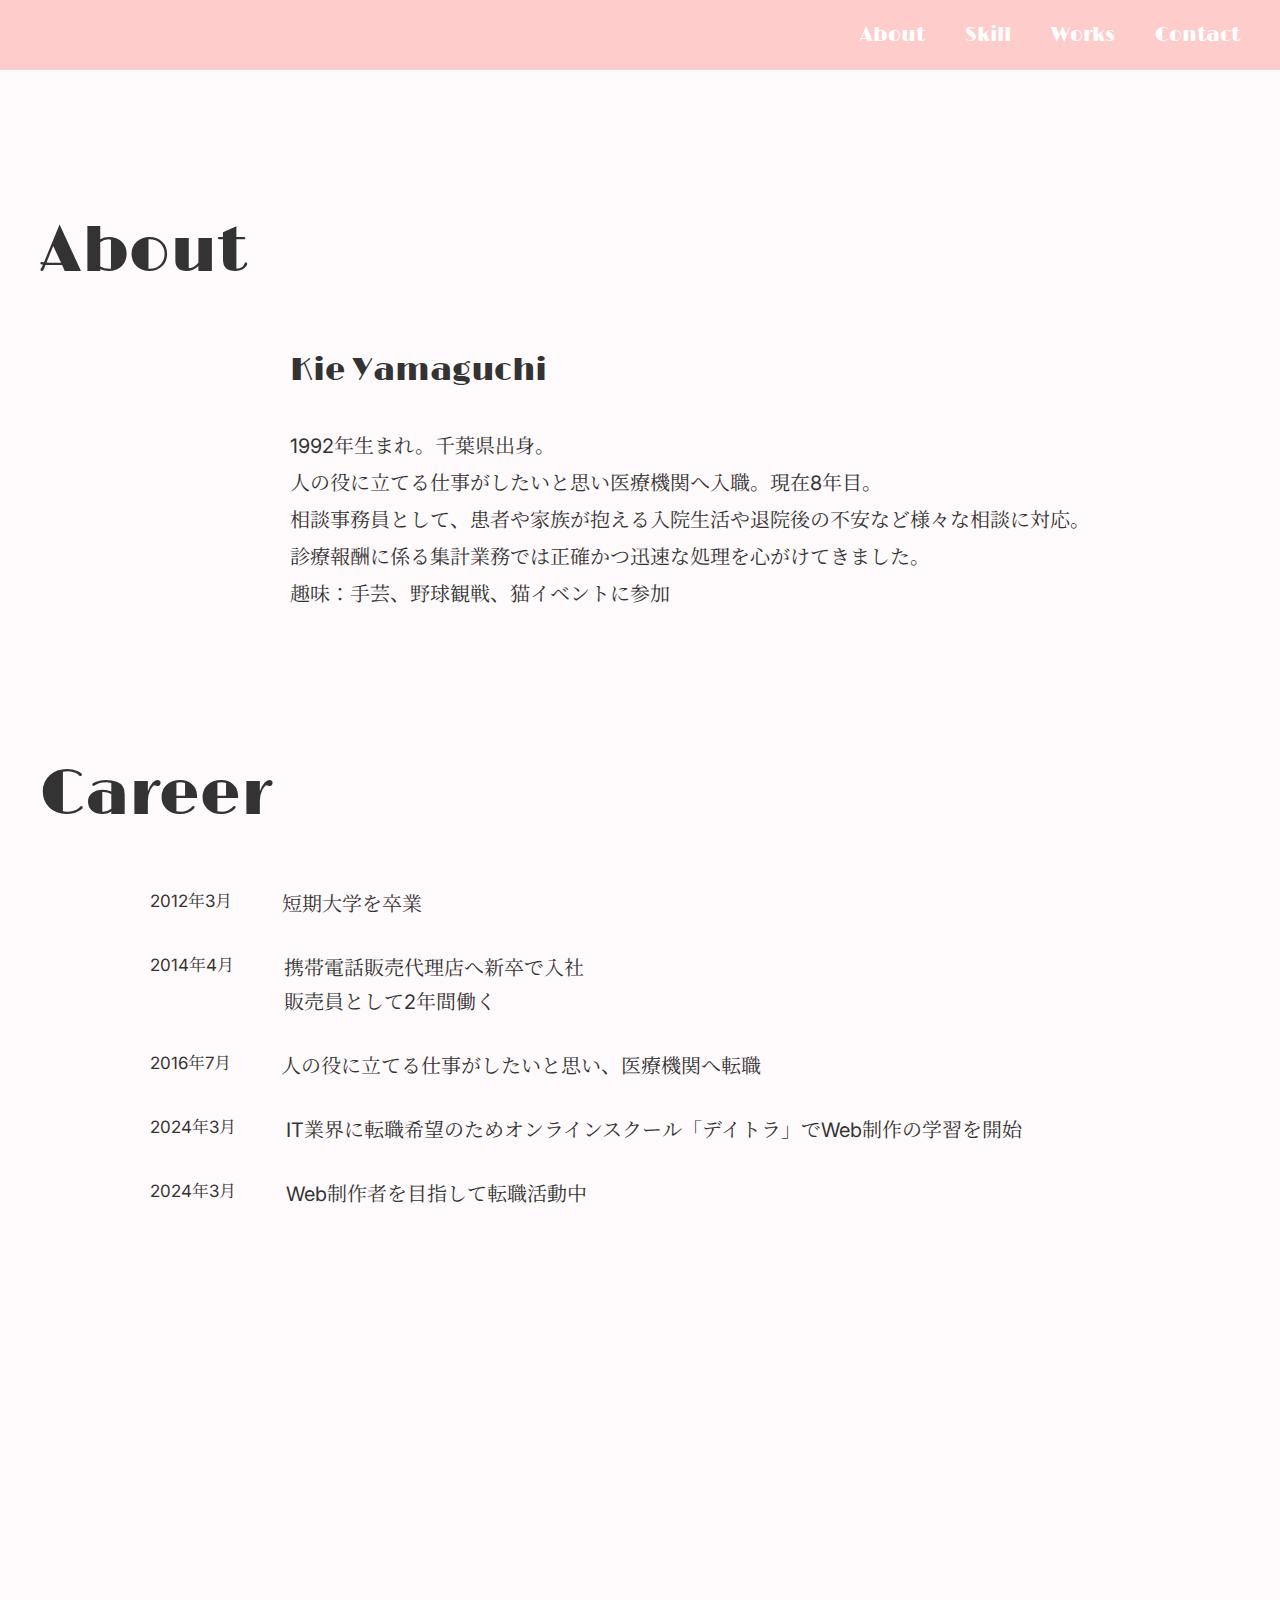
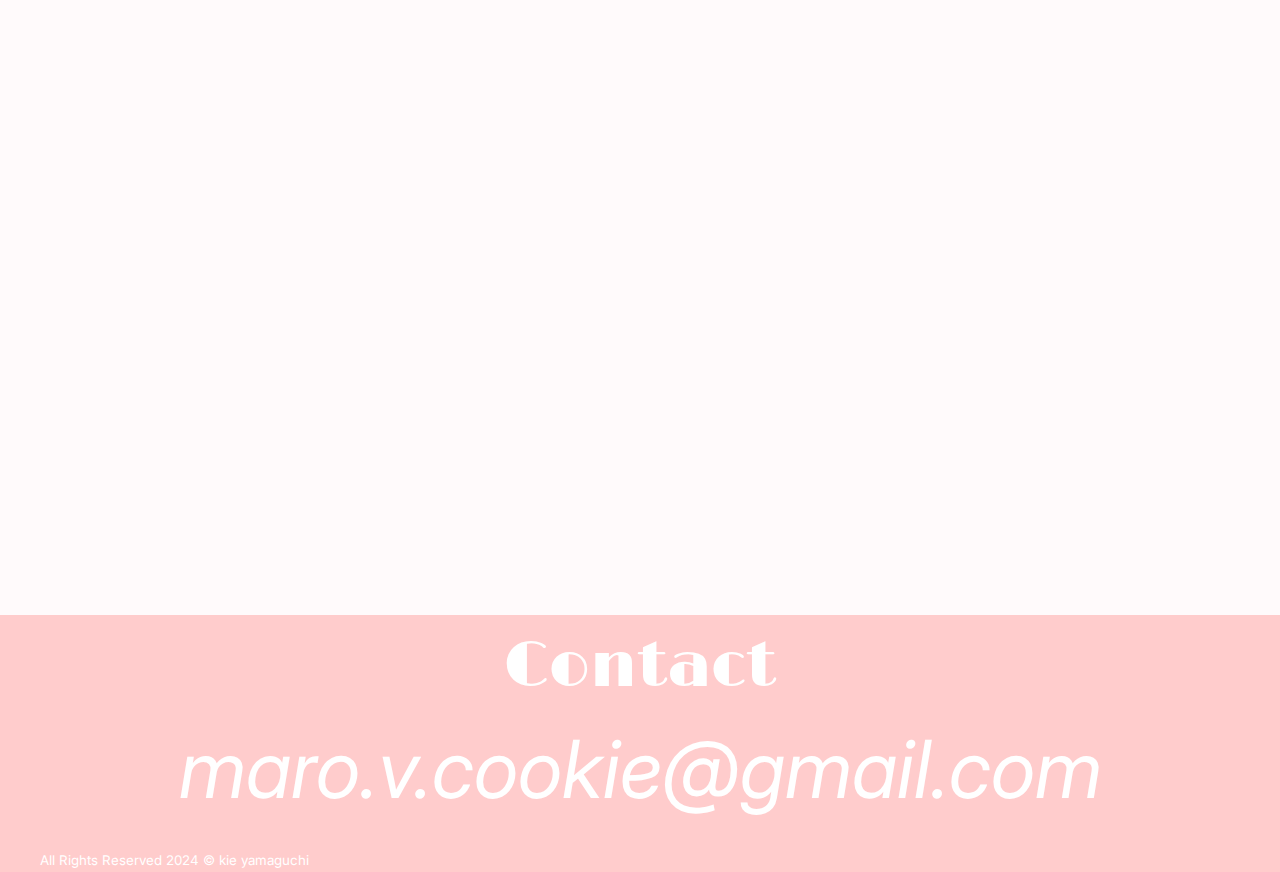
==== about.html @ fcc508ff "about-me追加" ====
<!DOCTYPE html>
<html lang="ja">
<head>
  <meta charset="UTF-8">
  <meta name="viewport" content="width=device-width, initial-scale=1.0">
  <meta name="robots" content="noindex"><!--noindexを入力-->
  <title>Document</title> <!--titleを入力-->

  <!--faviconの読み込み-->
  <link rel="icon" href="./img/favicon.ico">

  <!--Google Fontsの読み込み-->
  <link rel="preconnect" href="https://fonts.googleapis.com">
  <link rel="preconnect" href="https://fonts.gstatic.com" crossorigin>
  <link href="https://fonts.googleapis.com/css2?family=Inter:ital,opsz,wght@1,14..32,100..900&family=Limelight&family=Noto+Serif+JP:wght@200..900&family=Rampart+One&display=swap" rel="stylesheet">

  <link rel="stylesheet" href="./css/reset.css"><!--reset.cssの読み込み-->
  <link rel="stylesheet" href="./css/style.css"><!--style.cssの読み込み-->
</head>
<body>
  <header class="header">
    <div class="header__inner inner">
      <h1 class="header__logo"><a href=""><img src="./img/favicon.ico" alt=""></a></h1>

      <!-- header -->
      <nav class="header__nav">
        <ul class="header__lists">
          <li class="header__list">
            <a href="" class="header__link">About</a>
          </li>
          <li class="header__list">
            <a href="" class="header__link">Skill</a>
          </li>
          <li class="header__list">
            <a href="" class="header__link">Works</a>
          </li>
          <li class="header__list">
            <a href="" class="header__link">Contact</a>
          </li>
        </ul>

        <button type="button" class="header__icon drawer-icon">
          <span class="drawer-icon__bar"></span>
          <span class="drawer-icon__bar"></span>
          <span class="drawer-icon__bar"></span>
        </button>
      </nav>
    </div>
  </header>
  <!-- /header -->



  <main class="main"><!-- mainタグの中にheader下～footer上までのコンテンツ囲う -->

    <!-- about -->
    <section class="about-more section js-in-view fade-in-up">
      <div class="about-more__inner inner">
        <h3 class="heading section__head">About</h3>

        <div class="about-more__content section__content">
          <div class="about-more__image"><img src="./img/profile-img.png" alt=""></div>

          <div class="about-more__message">
            <p class="about-more__name">Kie Yamaguchi</p>
            <p class="about-more__text">
              1992年生まれ。千葉県出身。<br>
              人の役に立てる仕事がしたいと思い医療機関へ入職。現在8年目。<br>
              相談事務員として、患者や家族が抱える入院生活や退院後の不安など様々な相談に対応。<br>
              診療報酬に係る集計業務では正確かつ迅速な処理を心がけてきました。<br>
              趣味：手芸、野球観戦、猫イベントに参加
            </p>

          </div>
        </div>
      </div>
      </section>
      <!-- about -->


        <!-- career -->
        <section class="career js-in-view fade-in-up">
          <div class="career__inner inner">
            <h3 class="heading section__head">Career</h3>
            <div class="career__content section__content">

              <div class="career__lists">
                <div class="career__list">
                  <div class="career__date">2012年3月</div>
                  <p class="career__text">短期大学を卒業</p>
                </div>
                <div class="career__list">
                  <div class="career__date">2014年4月</div>
                  <p class="career__text">携帯電話販売代理店へ新卒で入社<br>販売員として2年間働く</p>
                </div>
                <div class="career__list">
                  <div class="career__date">2016年7月</div>
                  <p class="career__text">人の役に立てる仕事がしたいと思い、医療機関へ転職</p>
                </div>
                <div class="career__list">
                  <div class="career__date">2024年3月</div>
                  <p class="career__text">IT業界に転職希望のためオンラインスクール「デイトラ」でWeb制作の学習を開始</p>
                </div>
                <div class="career__list">
                  <div class="career__date">2024年3月</div>
                  <p class="career__text">Web制作者を目指して転職活動中</p>
                </div>
              </div>

            </div>
          </div>
          </section>
          <!-- /career -->

          <!-- strength -->
           <section class="strength js-in-view fade-in-up">
            <div class="strength__inner inner">
              <h3 class="heading section__head ">Strength</h3>
              <div class="strength__content section__content">

                <div class="strength__cards">
                  <div class="strength__card">
                    <div class="strength__title">向上心</div>
                    <div class="strength__text">
                      苦手なことに向き合い、何事にも挑戦するようにしています。<br/>
                      人と話すことに苦手意識があったため、前職は人との関わりが多い接客業に挑戦しました。
                      接客を通じて多種多様なお客様と関わることで苦手を克服でき、達成感と自信に繋がり、
                      今後も成長し続ける人間でありたいと思いました。<br/>
                      コーダーになったら、どんなエラーにも屈せず挑戦をして必ず解決へ導きます。
                    </div>
                  </div>

                  <div class="strength__card">
                    <div class="strength__title">洞察力</div>
                    <div class="strength__text">
                      「今、誰が、何を求めているのか」常に周囲の様子を観察して、先回りの行動を心がけています。
                      大病院の事務員として8年間勤務してきましたが、大勢のスタッフと共に重要で緊急な対応を任されるシーンもありました。
                      常に依頼された業務に対し、次に必要だと思われることを予測し、プラスαの対応で業務改善に努めました。
                      貴社でチーム制作に携わった際は相手の本質を見抜いて、業務に従事していきたいです。

                    </div>
                  </div>

                  <div class="strength__card">
                    <div class="strength__title">計画性</div>
                    <div class="strength__text">
                      現職では期日が決められている集計作業は正確性とスピード感を求められるものが多いため、
                      Todoリストを作成して日々の業務を管理していました。期日から逆算をして、
                      万一訂正が生じても修正期間3日間を確保できるようスケジュールを立てていたため、
                      期日の遅れは一度もなく、突発的な業務にも対応することができました。
                      今後の業務でもスケジュールを立てて期日を守り、効率的に制作を進めていきます。
                    </div>
                  </div>

                </div>
              </div>
            </div>
           </section>
           <!-- /strength -->


        <!-- footer -->
         <footer class="footer">
          <div class="footer__inner inner">

            <div class="footer__contact">
              <h3 class="heading contact__head">Contact</h3>
              <div class="contact__address">maro.v.cookie@gmail.com</div>
            </div>

            <div class="footer__content">
              <div class="footer__icons">
                <div class="footer__icon">
                  <a href=""><i class="fa-brands fa-x-twitter"></i></a>
                </div>
                <div class="footer__icon">
                  <a href=""><i class="fa-brands fa-github"></i></a>
                </div>
              </div>

                <small class="footer__text">
                  All Rights Reserved 2024 © kie yamaguchi
                </small>

            </div>

            </div>
          </footer>
  </main>



  <script src="./js/script.js"></script><!--script.jsの読み込み-->
  <script src="https://kit.fontawesome.com/6302c3beff.js" crossorigin="anonymous"></script><!--fontawesomeの読み込み-->
</body>
</html>
---- css/style.css ----
@charset "UTF-8";
/* 1⃣ブレークポイントの定義*/
/* 2⃣mixinを記述 */
body {
  background: #FFFAFB;
  font-family: "Inter", "Noto Serif JP"; /* google fonts変数 */
  color: #333333; /* フォントカラー変数 */
  font-size: 16px; /* フォントサイズ */
  line-height: 1.7; /* 行の高さ（行間） */
  font-weight: 300; /* フォント太さ */
}

.inner {
  padding-inline: 15px;
}
@media screen and (min-width: 768px) {
  .inner {
    max-width: 1280px;
    padding-inline: 40px;
  }
}

.heading {
  font-family: Limelight;
  font-size: 40px;
  font-weight: 400;
  text-align: center;
  line-height: 1;
}
@media screen and (min-width: 768px) {
  .heading {
    font-size: 64px;
    text-align: left;
  }
}

.button {
  display: inline-block;
  min-width: 158px;
  padding: 10px;
  text-align: center;
  border-radius: 30px;
  background: #FFCCCC;
  color: #fff;
  font-weight: 700;
  letter-spacing: 0.02px;
  -webkit-transition: color 0.3s, background-color 0.3s;
  transition: color 0.3s, background-color 0.3s;
}
.button:hover {
  color: #FFCCCC;
  background-color: #fff;
}

.section__content {
  margin-top: 30px;
}
@media screen and (min-width: 768px) {
  .section__content {
    margin-top: 60px;
  }
}

.header {
  background: #FFCCCC;
}

.header__inner {
  height: 60px;
  display: -webkit-box;
  display: -ms-flexbox;
  display: flex;
  -webkit-box-pack: justify;
      -ms-flex-pack: justify;
          justify-content: space-between;
  -webkit-box-align: center;
      -ms-flex-align: center;
          align-items: center;
}
@media screen and (min-width: 768px) {
  .header__inner {
    height: 70px;
    margin: 0 auto;
  }
}

.header__logo a img {
  width: 40px;
  display: block;
}
@media screen and (min-width: 768px) {
  .header__logo a img {
    width: 50px;
  }
}

.header__lists {
  display: none;
}
@media screen and (min-width: 768px) {
  .header__lists {
    display: -webkit-box;
    display: -ms-flexbox;
    display: flex;
    gap: 40px;
  }
}

@media screen and (min-width: 768px) {
  .header__link {
    font-family: Limelight;
    font-size: 20px;
    font-weight: 400;
    color: #fff;
  }
}

@media screen and (min-width: 768px) {
  .header__icon {
    display: none;
  }
}

.drawer-icon {
  width: 30px;
  height: 18px;
  position: relative;
}

.drawer-icon__bar {
  position: absolute;
  width: 30px;
  height: 2px;
  left: 0;
  background: #fff;
}
.drawer-icon__bar:nth-child(1) {
  top: 0;
}
.drawer-icon__bar:nth-child(2) {
  top: 8px;
}
.drawer-icon__bar:nth-child(3) {
  top: 16px;
}

.fv {
  background: url(../img/sp/sp-first-view.png) no-repeat top center/cover;
  padding-block: 14px 168px;
}
@media screen and (min-width: 768px) {
  .fv {
    background-image: url(../img/first-view.png);
    padding-block: 15px 215px;
  }
}

.fv__name {
  font-size: 42px;
  line-height: 1;
}
@media screen and (min-width: 768px) {
  .fv__name {
    font-size: 48px;
  }
}

@media screen and (min-width: 768px) {
  .fv__title {
    font-size: 24px;
  }
}

.fv__message {
  text-align: center;
  padding-top: 90px;
}
@media screen and (min-width: 768px) {
  .fv__message {
    padding-top: 70px;
  }
}

.fv__slogan {
  font-family: "Rampart One";
  font-size: 64px;
  font-weight: 400;
  -webkit-animation: poyoyon 0.7s cubic-bezier(0.12, 0, 0.39, 0) 1 forwards;
          animation: poyoyon 0.7s cubic-bezier(0.12, 0, 0.39, 0) 1 forwards;
  -webkit-animation-delay: 1s;
          animation-delay: 1s;
}
@media screen and (min-width: 768px) {
  .fv__slogan {
    font-size: 128px;
  }
}

@-webkit-keyframes poyoyon {
  0% {
    -webkit-transform: translateX(140px);
            transform: translateX(140px);
    opacity: 0;
  }
  50% {
    -webkit-transform: translateX(0);
            transform: translateX(0);
  }
  65% {
    -webkit-transform: translateX(30px);
            transform: translateX(30px);
  }
  100% {
    -webkit-transform: translateX(0);
            transform: translateX(0);
  }
  20%, 100% {
    opacity: 1;
  }
}

@keyframes poyoyon {
  0% {
    -webkit-transform: translateX(140px);
            transform: translateX(140px);
    opacity: 0;
  }
  50% {
    -webkit-transform: translateX(0);
            transform: translateX(0);
  }
  65% {
    -webkit-transform: translateX(30px);
            transform: translateX(30px);
  }
  100% {
    -webkit-transform: translateX(0);
            transform: translateX(0);
  }
  20%, 100% {
    opacity: 1;
  }
}
@media screen and (min-width: 768px) {
  .fv__text {
    font-size: 24px;
    font-weight: 600;
    line-height: 2;
  }
}

.fade-in-up {
  opacity: 0;
  -webkit-transform: translateY(70px);
          transform: translateY(70px);
  -webkit-transition: opacity 2s, -webkit-transform 3s;
  transition: opacity 2s, -webkit-transform 3s;
  transition: opacity 2s, transform 3s;
  transition: opacity 2s, transform 3s, -webkit-transform 3s;
}
.fade-in-up.is-in-view {
  opacity: 1;
  -webkit-transform: translateY(0);
          transform: translateY(0);
}

.about__inner {
  margin-top: 90px;
}
@media screen and (min-width: 768px) {
  .about__inner {
    margin-top: 160px;
  }
}

.about__content {
  padding-left: 30px;
  padding-right: 30px;
}
@media screen and (min-width: 768px) {
  .about__content {
    display: -webkit-box;
    display: -ms-flexbox;
    display: flex;
    gap: 150px;
  }
}

.about__image {
  text-align: center;
}
.about__image img {
  text-align: center;
  -webkit-clip-path: ellipse(48% 50% at 48% 50%);
          clip-path: ellipse(48% 50% at 48% 50%);
  width: 200px;
}
@media screen and (min-width: 768px) {
  .about__image img {
    width: 300px;
  }
}

.about__message {
  margin-top: 30px;
}
@media screen and (min-width: 768px) {
  .about__message {
    margin-top: 0;
  }
}

.about__name {
  margin-top: 30px;
  text-align: center;
  font-family: Limelight;
  font-size: 24px;
  font-weight: 400;
}
@media screen and (min-width: 768px) {
  .about__name {
    margin-top: 0;
    text-align: left;
    font-size: 32px;
  }
}

.about__text {
  margin-top: 30px;
  font-size: 14px;
  line-height: 1.85;
}
@media screen and (min-width: 768px) {
  .about__text {
    font-size: 16px;
  }
}

.about__button {
  margin-top: 30px;
  text-align: center;
}

.about-more__inner {
  margin-top: 90px;
}
@media screen and (min-width: 768px) {
  .about-more__inner {
    margin-top: 150px;
  }
}

.about-more__content {
  padding-left: 30px;
  padding-right: 30px;
}
@media screen and (min-width: 768px) {
  .about-more__content {
    padding-left: 50px;
    padding-right: 50px;
    display: -webkit-box;
    display: -ms-flexbox;
    display: flex;
    -webkit-box-orient: horizontal;
    -webkit-box-direction: reverse;
        -ms-flex-direction: row-reverse;
            flex-direction: row-reverse;
    gap: 100px;
  }
}

.about-more__image {
  text-align: center;
}
.about-more__image img {
  text-align: center;
  -webkit-clip-path: ellipse(48% 50% at 48% 50%);
          clip-path: ellipse(48% 50% at 48% 50%);
  width: 200px;
}
@media screen and (min-width: 768px) {
  .about-more__image img {
    width: 300px;
  }
}

.about-more__message {
  margin-top: 30px;
}
@media screen and (min-width: 768px) {
  .about-more__message {
    margin-top: 0;
  }
}

.about-more__name {
  margin-top: 30px;
  text-align: center;
  font-family: Limelight;
  font-size: 24px;
  font-weight: 400;
}
@media screen and (min-width: 768px) {
  .about-more__name {
    margin-top: 0;
    text-align: left;
    font-size: 32px;
  }
}

.about-more__text {
  margin-top: 30px;
  font-size: 14px;
  line-height: 1.85;
}
@media screen and (min-width: 768px) {
  .about-more__text {
    font-size: 20px;
  }
}

.skill__inner {
  margin-top: 90px;
}
@media screen and (min-width: 768px) {
  .skill__inner {
    margin-top: 160px;
  }
}

.skill__icons--top,
.skill__icons--bottom {
  display: -webkit-box;
  display: -ms-flexbox;
  display: flex;
  -webkit-box-pack: center;
      -ms-flex-pack: center;
          justify-content: center;
  gap: 40px;
}
@media screen and (min-width: 768px) {
  .skill__icons--top,
  .skill__icons--bottom {
    gap: 120px;
  }
}

.skill__icons--top {
  margin-top: 50px;
}

.skill__icons--bottom {
  margin-top: 30px;
}

.skill__icon {
  font-size: 70px;
  text-align: center;
}
@media screen and (min-width: 768px) {
  .skill__icon {
    font-size: 90px;
  }
}
.skill__icon p {
  font-size: 14px;
}
@media screen and (min-width: 768px) {
  .skill__icon p {
    font-size: 20px;
  }
}

.works__inner {
  margin-top: 90px;
}
@media screen and (min-width: 768px) {
  .works__inner {
    margin-top: 160px;
  }
}

.works__content {
  padding: 0 20px;
}
@media screen and (min-width: 768px) {
  .works__content {
    padding: 0px 30px;
  }
}

.works__cards {
  display: -webkit-box;
  display: -ms-flexbox;
  display: flex;
  -webkit-box-orient: vertical;
  -webkit-box-direction: normal;
      -ms-flex-direction: column;
          flex-direction: column;
  gap: 40px;
  text-align: center;
}
@media screen and (min-width: 768px) {
  .works__cards {
    display: grid;
    grid-template-columns: repeat(2, 3fr);
    gap: 60px 40px;
  }
}

.works-card__image {
  text-align: center;
}
.works-card__image img {
  width: 100%;
}

.works-card__body {
  margin-top: 12px;
  text-align: left;
}

.works-card__title {
  font-size: 12px;
}
@media screen and (min-width: 768px) {
  .works-card__title {
    font-size: 14px;
  }
}

.works-card__text {
  font-size: 10px;
}
@media screen and (min-width: 768px) {
  .works-card__text {
    font-size: 12px;
  }
}

.career__inner {
  margin-top: 90px;
}
@media screen and (min-width: 768px) {
  .career__inner {
    margin-top: 150px;
  }
}

.career__content {
  padding: 0 30px;
}

@media screen and (min-width: 768px) {
  .career__lists {
    padding-left: 80px;
  }
}

.career__list {
  display: -webkit-box;
  display: -ms-flexbox;
  display: flex;
  -webkit-box-orient: vertical;
  -webkit-box-direction: normal;
      -ms-flex-direction: column;
          flex-direction: column;
  margin-top: 30px;
}
@media screen and (min-width: 768px) {
  .career__list {
    -webkit-box-orient: horizontal;
    -webkit-box-direction: normal;
        -ms-flex-direction: row;
            flex-direction: row;
    margin-top: 30px;
    gap: 50px;
  }
}

.career__date {
  white-space: nowrap;
  font-size: 12px;
}
@media screen and (min-width: 768px) {
  .career__date {
    font-size: 17px;
  }
}

.career__text {
  font-size: 13px;
}
@media screen and (min-width: 768px) {
  .career__text {
    font-size: 20px;
  }
}

.strength__inner {
  margin-top: 90px;
}
@media screen and (min-width: 768px) {
  .strength__inner {
    margin-top: 150px;
  }
}

.strength__content {
  padding: 0 30px;
}

.strength__cards {
  display: grid;
  place-items: center;
  gap: 30px;
}
@media screen and (min-width: 768px) {
  .strength__cards {
    place-items: start;
    padding: 0 30px;
  }
}

.strength__card {
  display: -webkit-box;
  display: -ms-flexbox;
  display: flex;
  -webkit-box-orient: vertical;
  -webkit-box-direction: normal;
      -ms-flex-direction: column;
          flex-direction: column;
}
@media screen and (min-width: 768px) {
  .strength__card {
    -webkit-box-orient: horizontal;
    -webkit-box-direction: normal;
        -ms-flex-direction: row;
            flex-direction: row;
    gap: 50px;
  }
}

.strength__title {
  white-space: nowrap;
  font-size: 17px;
  font-weight: 600;
}
@media screen and (min-width: 768px) {
  .strength__title {
    font-size: 25px;
  }
}

.strength__text {
  max-width: 375px;
  margin-top: 10px;
  font-size: 13px;
}
@media screen and (min-width: 768px) {
  .strength__text {
    max-width: 900px;
    margin-top: 0;
  }
}
@media screen and (min-width: 768px) and (min-width: 768px) {
  .strength__text {
    font-size: 20px;
  }
}

.footer__inner {
  background: #FFCCCC;
}

.footer__contact {
  margin-top: 80px;
  padding: 10px 0;
}
@media screen and (min-width: 768px) {
  .footer__contact {
    margin-top: 160px;
    padding: 20px 0;
  }
}

.contact__head {
  color: #fff;
}
@media screen and (min-width: 768px) {
  .contact__head {
    text-align: center;
  }
}

.contact__address {
  color: #fff;
  font-size: 30px;
  font-style: italic;
  text-align: center;
  margin-top: 10px;
}
@media screen and (min-width: 768px) {
  .contact__address {
    font-size: 80px;
    line-height: 1.5;
  }
}

.footer__content {
  display: -webkit-box;
  display: -ms-flexbox;
  display: flex;
  -webkit-box-orient: vertical;
  -webkit-box-direction: normal;
      -ms-flex-direction: column;
          flex-direction: column;
}
@media screen and (min-width: 768px) {
  .footer__content {
    -webkit-box-orient: horizontal;
    -webkit-box-direction: reverse;
        -ms-flex-direction: row-reverse;
            flex-direction: row-reverse;
    -webkit-box-pack: justify;
        -ms-flex-pack: justify;
            justify-content: space-between;
    -webkit-box-align: center;
        -ms-flex-align: center;
            align-items: center;
  }
}

.footer__icons {
  display: -webkit-box;
  display: -ms-flexbox;
  display: flex;
  -webkit-box-pack: center;
      -ms-flex-pack: center;
          justify-content: center;
  gap: 20px;
}

.footer__icon {
  color: #fff;
  font-size: 40px;
}

.footer__text {
  color: #fff;
  text-align: center;
}
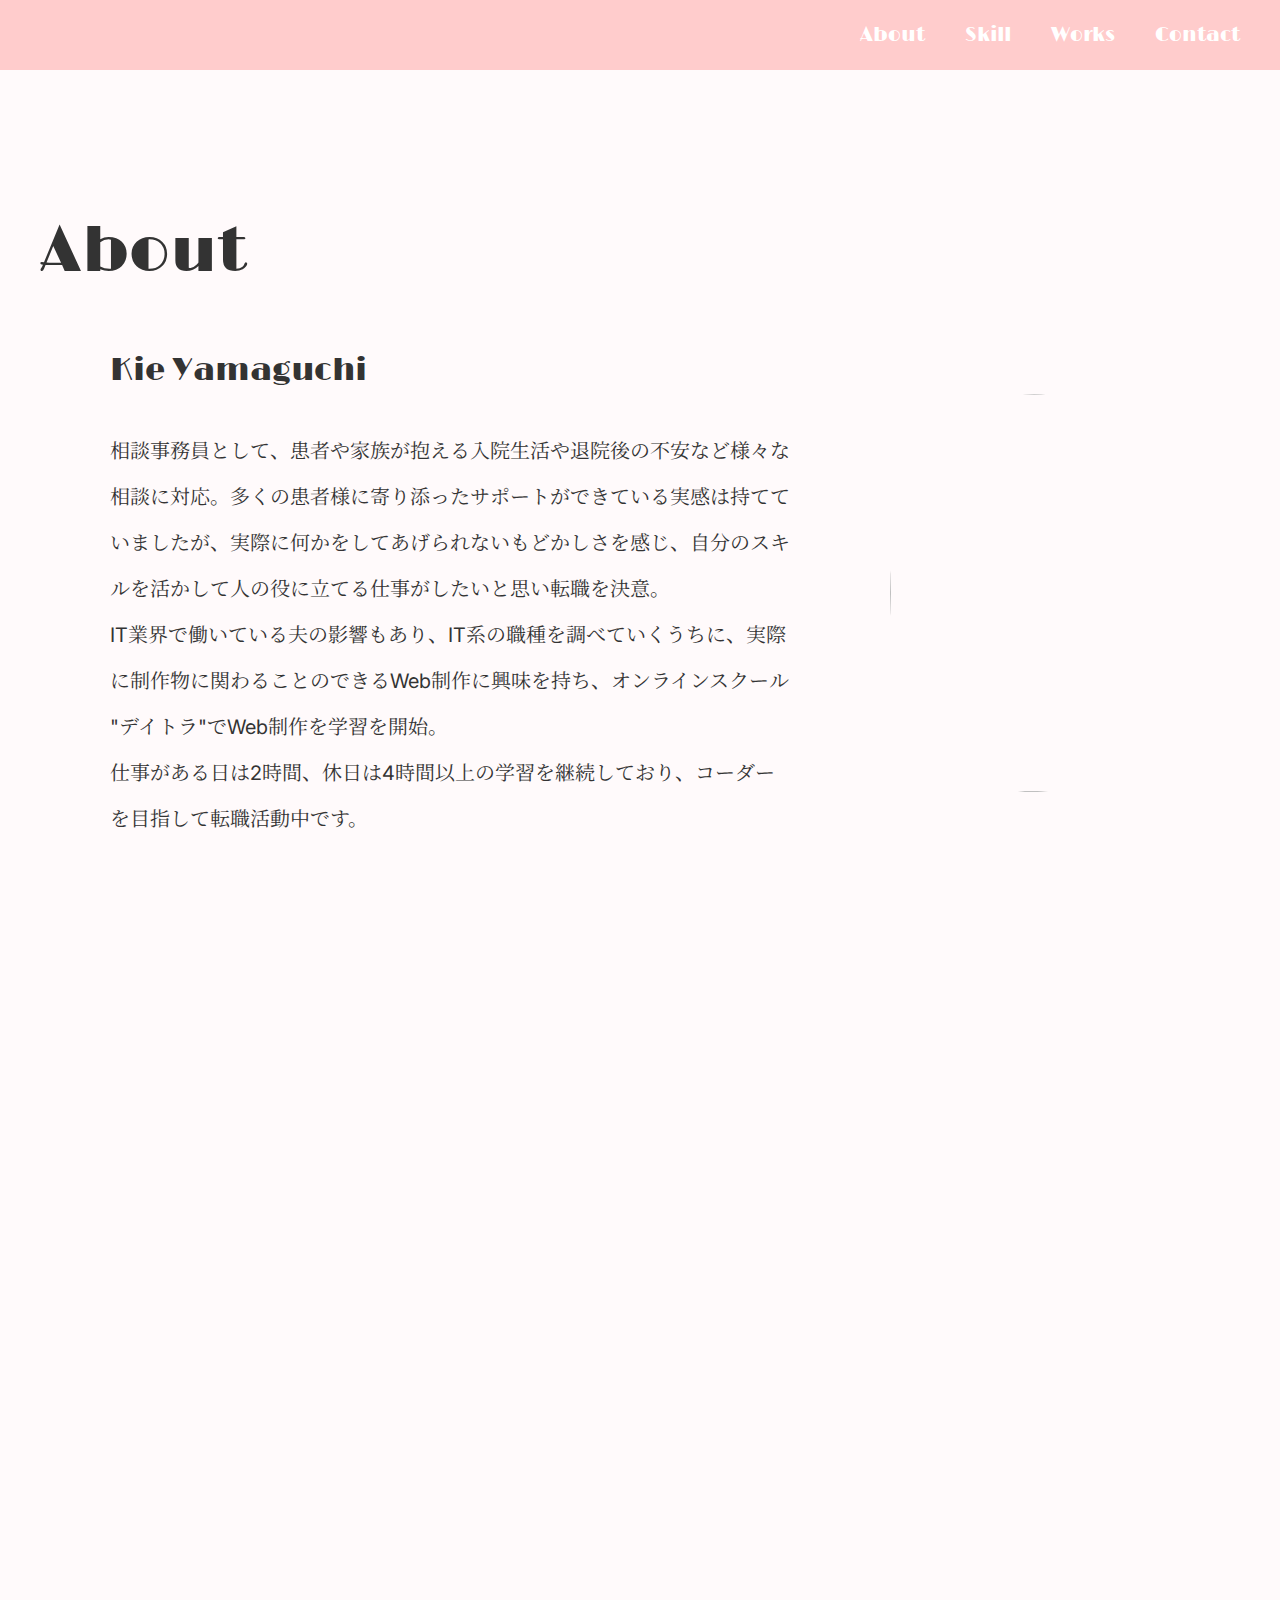
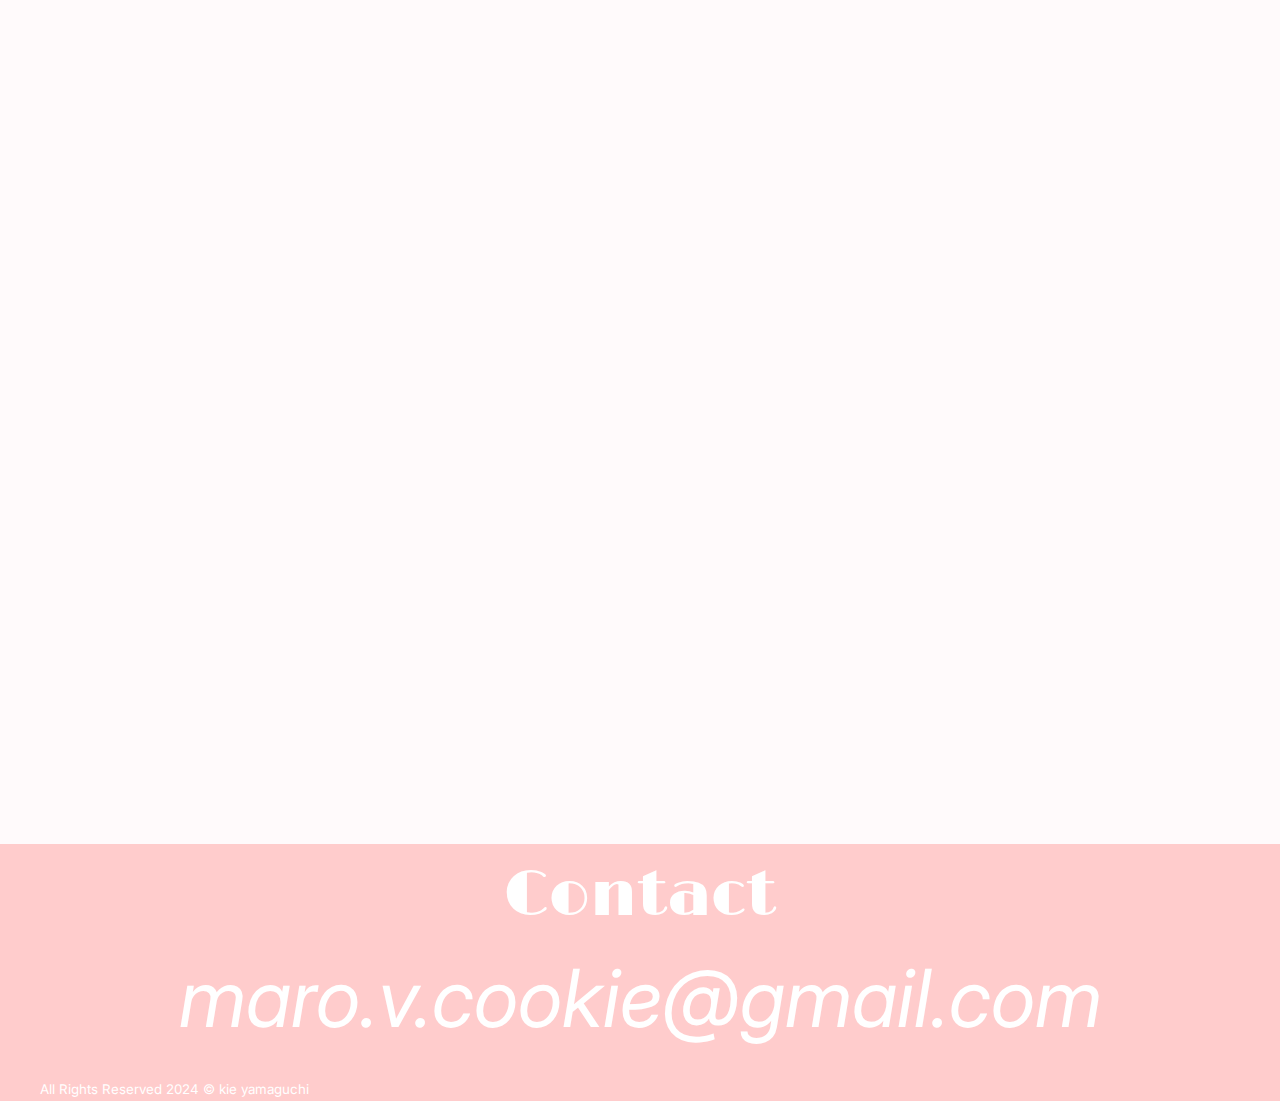
==== commit 63495ab9: "abou文章変更" ====
--- a/about.html
+++ b/about.html
@@ -64,13 +64,16 @@
           <div class="about-more__message">
             <p class="about-more__name">Kie Yamaguchi</p>
             <p class="about-more__text">
-              1992年生まれ。千葉県出身。<br>
-              人の役に立てる仕事がしたいと思い医療機関へ入職。現在8年目。<br>
-              相談事務員として、患者や家族が抱える入院生活や退院後の不安など様々な相談に対応。<br>
-              診療報酬に係る集計業務では正確かつ迅速な処理を心がけてきました。<br>
-              趣味：手芸、野球観戦、猫イベントに参加
+              相談事務員として、患者や家族が抱える入院生活や退院後の不安など様々な<br>
+              相談に対応。多くの患者様に寄り添ったサポートができている実感は持てて<br>
+              いましたが、実際に何かをしてあげられないもどかしさを感じ、自分のスキ<br>
+              ルを活かして人の役に立てる仕事がしたいと思い転職を決意。<br>
+              IT業界で働いている夫の影響もあり、IT系の職種を調べていくうちに、実際<br>
+              に制作物に関わることのできるWeb制作に興味を持ち、オンラインスクール<br>
+              "デイトラ"でWeb制作を学習を開始。<br>
+              仕事がある日は2時間、休日は4時間以上の学習を継続しており、コーダー<br>
+              を目指して転職活動中です。<br>
             </p>
-
           </div>
         </div>
       </div>
--- a/css/style.css
+++ b/css/style.css
@@ -282,7 +282,7 @@
     display: -webkit-box;
     display: -ms-flexbox;
     display: flex;
-    gap: 150px;
+    gap: 70px;
   }
 }
 
@@ -328,7 +328,7 @@
 .about__text {
   margin-top: 30px;
   font-size: 14px;
-  line-height: 1.85;
+  line-height: 2.3;
 }
 @media screen and (min-width: 768px) {
   .about__text {
@@ -366,6 +366,9 @@
         -ms-flex-direction: row-reverse;
             flex-direction: row-reverse;
     gap: 100px;
+    -webkit-box-align: center;
+        -ms-flex-align: center;
+            align-items: center;
   }
 }
 
@@ -381,6 +384,7 @@
 @media screen and (min-width: 768px) {
   .about-more__image img {
     width: 300px;
+    height: 398px;
   }
 }
 
@@ -411,7 +415,7 @@
 .about-more__text {
   margin-top: 30px;
   font-size: 14px;
-  line-height: 1.85;
+  line-height: 2.3;
 }
 @media screen and (min-width: 768px) {
   .about-more__text {
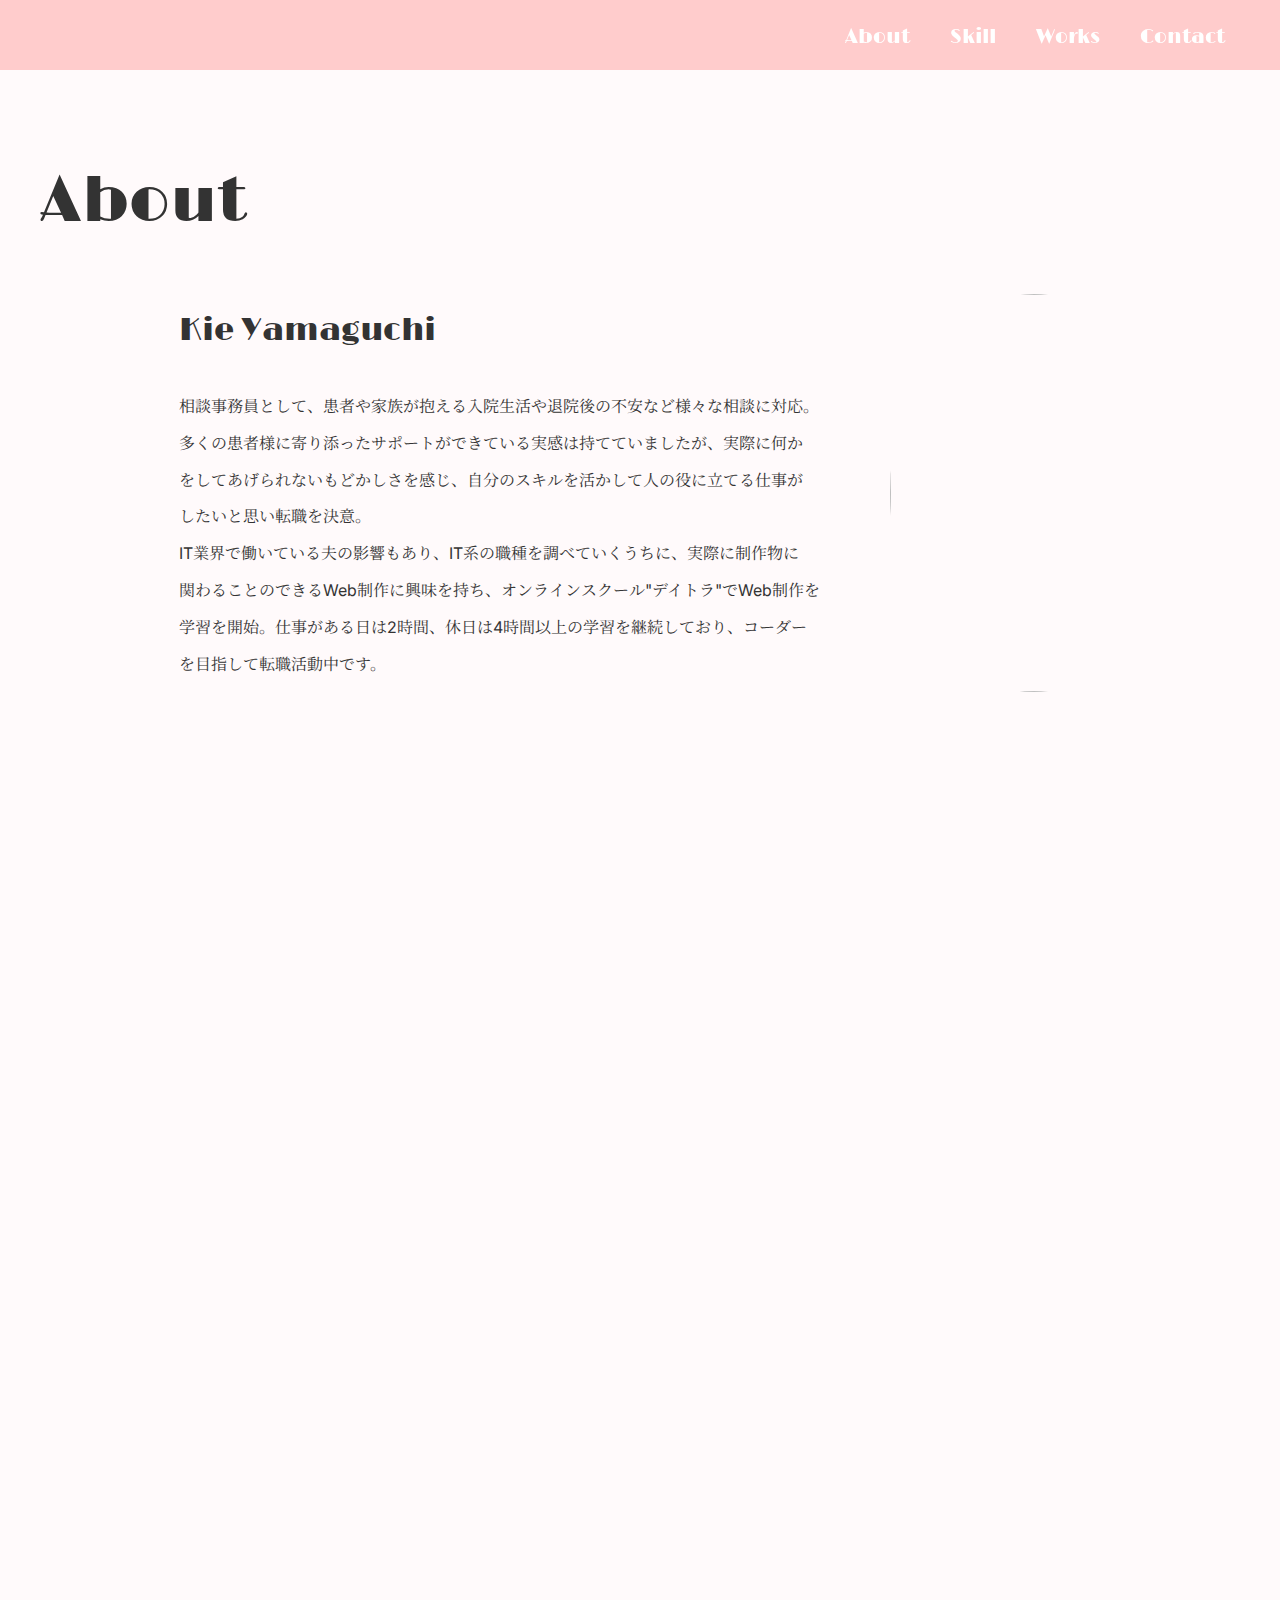
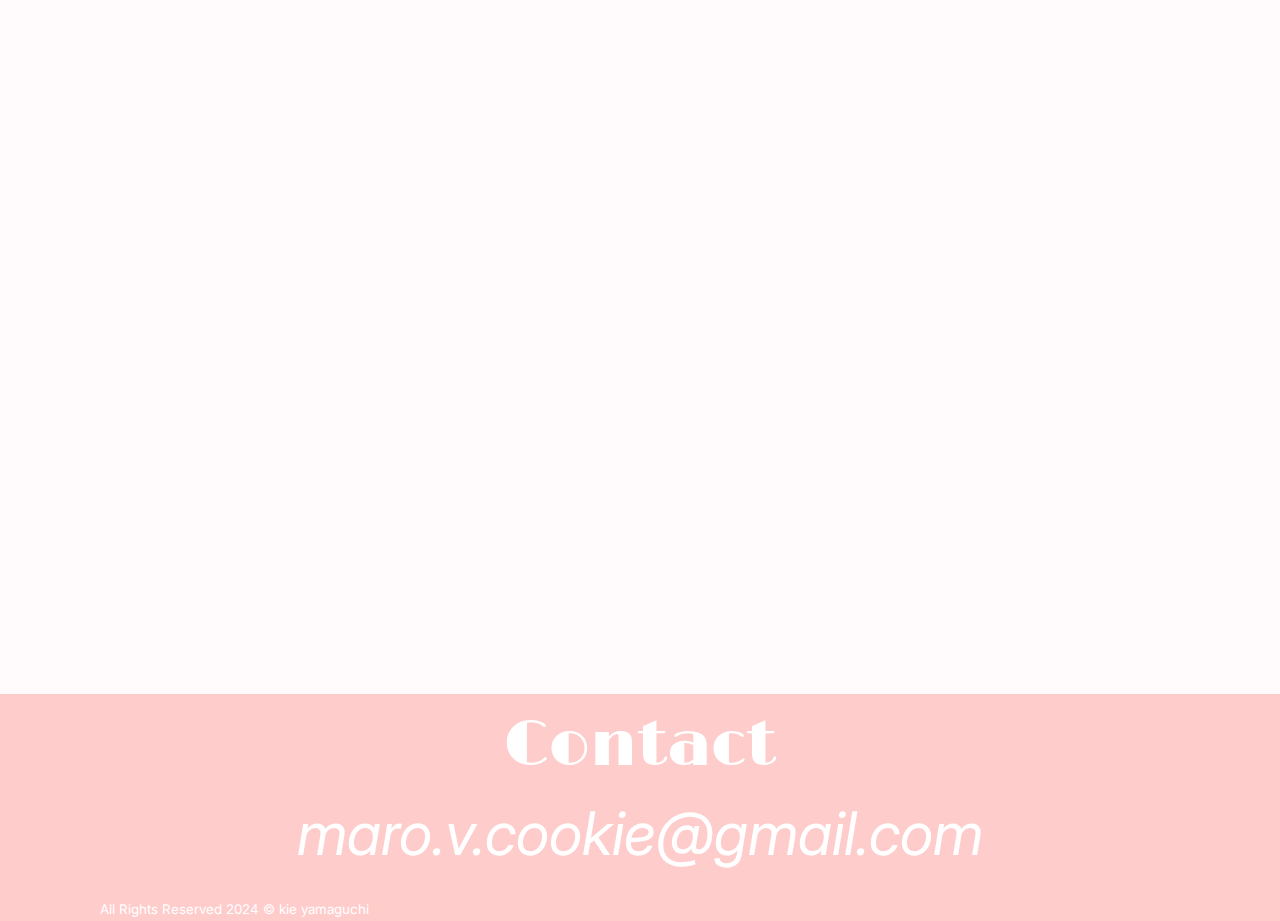
==== commit 39b45ccf: "次回TOP戻るボタン作成を" ====
--- a/about.html
+++ b/about.html
@@ -20,30 +20,37 @@
 <body>
   <header class="header">
     <div class="header__inner inner">
-      <h1 class="header__logo"><a href=""><img src="./img/favicon.ico" alt=""></a></h1>
+      <h1 class="header__logo"><a href="./index.html"><img src="./img/favicon.ico" alt=""></a></h1>
+
+
+    <button
+      id="js-drawer-button"
+      type="button"
+      class="header__icon drawer-icon"
+      >
+
+      <span class="drawer-icon__bar"></span>
+      <span class="drawer-icon__bar"></span>
+      <span class="drawer-icon__bar"></span>
+    </button>
 
       <!-- header -->
-      <nav class="header__nav">
+      <nav id="js-drawer-content" class="header__nav">
         <ul class="header__lists">
           <li class="header__list">
-            <a href="" class="header__link">About</a>
-          </li>
-          <li class="header__list">
-            <a href="" class="header__link">Skill</a>
-          </li>
-          <li class="header__list">
-            <a href="" class="header__link">Works</a>
-          </li>
-          <li class="header__list">
-            <a href="" class="header__link">Contact</a>
+            <a href="#about" class="header__link">About</a>
+          </li>
+          <li class="header__list">
+            <a href="./index.html#skill" class="header__link">Skill</a>
+          </li>
+          <li class="header__list">
+            <a href="./index.html#works" class="header__link">Works</a>
+          </li>
+          <li class="header__list">
+            <a href="./index.html#contact" class="header__link">Contact</a>
           </li>
         </ul>
 
-        <button type="button" class="header__icon drawer-icon">
-          <span class="drawer-icon__bar"></span>
-          <span class="drawer-icon__bar"></span>
-          <span class="drawer-icon__bar"></span>
-        </button>
       </nav>
     </div>
   </header>
@@ -64,15 +71,14 @@
           <div class="about-more__message">
             <p class="about-more__name">Kie Yamaguchi</p>
             <p class="about-more__text">
-              相談事務員として、患者や家族が抱える入院生活や退院後の不安など様々な<br>
-              相談に対応。多くの患者様に寄り添ったサポートができている実感は持てて<br>
-              いましたが、実際に何かをしてあげられないもどかしさを感じ、自分のスキ<br>
-              ルを活かして人の役に立てる仕事がしたいと思い転職を決意。<br>
-              IT業界で働いている夫の影響もあり、IT系の職種を調べていくうちに、実際<br>
-              に制作物に関わることのできるWeb制作に興味を持ち、オンラインスクール<br>
-              "デイトラ"でWeb制作を学習を開始。<br>
-              仕事がある日は2時間、休日は4時間以上の学習を継続しており、コーダー<br>
-              を目指して転職活動中です。<br>
+              相談事務員として、患者や家族が抱える入院生活や退院後の不安など様々な相談に対応。<br class="hidden-sm">
+              多くの患者様に寄り添ったサポートができている実感は持てていましたが、実際に何か<br class="hidden-sm">
+              をしてあげられないもどかしさを感じ、自分のスキルを活かして人の役に立てる仕事が<br class="hidden-sm">
+              したいと思い転職を決意。<br>
+              IT業界で働いている夫の影響もあり、IT系の職種を調べていくうちに、実際に制作物に<br class="hidden-sm">
+              関わることのできるWeb制作に興味を持ち、オンラインスクール"デイトラ"でWeb制作を<br class="hidden-sm">
+              学習を開始。仕事がある日は2時間、休日は4時間以上の学習を継続しており、コーダー<br class="hidden-sm">
+              を目指して転職活動中です。
             </p>
           </div>
         </div>
@@ -163,8 +169,10 @@
 
 
         <!-- footer -->
-         <footer class="footer">
-          <div class="footer__inner inner">
+        <footer class="footer">
+          <!-- <button type="button" id="js-button-top" class="button-top">TOP</button> -->
+          
+          <div id="contact" class="footer__inner">
 
             <div class="footer__contact">
               <h3 class="heading contact__head">Contact</h3>
@@ -174,20 +182,19 @@
             <div class="footer__content">
               <div class="footer__icons">
                 <div class="footer__icon">
-                  <a href=""><i class="fa-brands fa-x-twitter"></i></a>
+                  <a target="_blank" href="https://x.com/5656omochi5656"><i class="fa-brands fa-x-twitter"></i></a>
                 </div>
                 <div class="footer__icon">
-                  <a href=""><i class="fa-brands fa-github"></i></a>
+                  <a target="_blank" href="https://github.com/maronie0421"><i class="fa-brands fa-github"></i></a>
                 </div>
               </div>
 
                 <small class="footer__text">
                   All Rights Reserved 2024 © kie yamaguchi
                 </small>
-
-            </div>
-
-            </div>
+              </div>
+            </div>
+
           </footer>
   </main>
 
--- a/css/style.css
+++ b/css/style.css
@@ -1,6 +1,16 @@
 @charset "UTF-8";
 /* 1⃣ブレークポイントの定義*/
 /* 2⃣mixinを記述 */
+html {
+  scroll-behavior: smooth;
+  scroll-padding-top: 60px;
+}
+@media screen and (min-width: 768px) {
+  html {
+    scroll-padding-top: 70px;
+  }
+}
+
 body {
   background: #FFFAFB;
   font-family: "Inter", "Noto Serif JP"; /* google fonts変数 */
@@ -52,6 +62,21 @@
   background-color: #fff;
 }
 
+.button-top {
+  position: fixed;
+  right: 10px;
+  bottom: 10px;
+  font-size: 20px;
+  line-height: 20px;
+  background: #fff;
+  color: #737373;
+  padding: 10px;
+  border: solid 1px;
+  border-radius: 50%;
+  -webkit-box-shadow: 0 2px 10px -6px rgba(0, 0, 0, 0.5), 0 3px 10px -4px rgba(0, 0, 0, 0.2);
+          box-shadow: 0 2px 10px -6px rgba(0, 0, 0, 0.5), 0 3px 10px -4px rgba(0, 0, 0, 0.2);
+}
+
 .section__content {
   margin-top: 30px;
 }
@@ -62,6 +87,9 @@
 }
 
 .header {
+  position: sticky;
+  top: 0;
+  z-index: 20;
   background: #FFCCCC;
 }
 
@@ -94,8 +122,41 @@
   }
 }
 
+.header__nav {
+  background: #FFCCCC;
+  width: 270px;
+  height: calc(100% - 60px);
+  position: fixed;
+  right: 0;
+  top: 60px;
+  padding: 32px 15px;
+  -webkit-transform: translateX(100%);
+          transform: translateX(100%); /* 最初は100%右に寄せておく */
+  -webkit-transition: -webkit-transform 0.4s;
+  transition: -webkit-transform 0.4s;
+  transition: transform 0.4s;
+  transition: transform 0.4s, -webkit-transform 0.4s; /* 0.4秒かけて表示・非表示 */
+}
+.header__nav.is-checked {
+  -webkit-transform: translateX(0%);
+          transform: translateX(0%); /* is-checkedがついたら0%になるように */
+}
+@media screen and (min-width: 768px) {
+  .header__nav {
+    background: transparent;
+    width: auto;
+    height: auto;
+    position: static;
+    padding-top: 0;
+    -webkit-transform: translateX(0);
+            transform: translateX(0);
+  }
+}
+
 .header__lists {
-  display: none;
+  text-align: center;
+  line-height: 2.8;
+  padding-top: 35px;
 }
 @media screen and (min-width: 768px) {
   .header__lists {
@@ -106,13 +167,11 @@
   }
 }
 
-@media screen and (min-width: 768px) {
-  .header__link {
-    font-family: Limelight;
-    font-size: 20px;
-    font-weight: 400;
-    color: #fff;
-  }
+.header__link {
+  font-family: Limelight;
+  font-size: 20px;
+  font-weight: 400;
+  color: #fff;
 }
 
 @media screen and (min-width: 768px) {
@@ -125,6 +184,20 @@
   width: 30px;
   height: 18px;
   position: relative;
+}
+.drawer-icon.is-checked .drawer-icon__bar:nth-child(1), .drawer-icon.is-checked .drawer-icon__bar:nth-child(3) {
+  top: 9px;
+}
+.drawer-icon.is-checked .drawer-icon__bar:nth-child(1) {
+  -webkit-transform: rotate(45deg);
+          transform: rotate(45deg); /* 45度回転させる */
+}
+.drawer-icon.is-checked .drawer-icon__bar:nth-child(3) {
+  -webkit-transform: rotate(-45deg);
+          transform: rotate(-45deg);
+}
+.drawer-icon.is-checked .drawer-icon__bar:nth-child(2) {
+  display: none;
 }
 
 .drawer-icon__bar {
@@ -156,7 +229,7 @@
 }
 
 .fv__name {
-  font-size: 42px;
+  font-size: 35px;
   line-height: 1;
 }
 @media screen and (min-width: 768px) {
@@ -190,6 +263,11 @@
   -webkit-animation-delay: 1s;
           animation-delay: 1s;
 }
+@media screen and (min-width: 375px) {
+  .fv__slogan {
+    font-size: 80px;
+  }
+}
 @media screen and (min-width: 768px) {
   .fv__slogan {
     font-size: 128px;
@@ -282,6 +360,14 @@
     display: -webkit-box;
     display: -ms-flexbox;
     display: flex;
+    gap: 35px;
+  }
+}
+@media screen and (min-width: 900px) {
+  .about__content {
+    display: -webkit-box;
+    display: -ms-flexbox;
+    display: flex;
     gap: 70px;
   }
 }
@@ -328,14 +414,33 @@
 .about__text {
   margin-top: 30px;
   font-size: 14px;
-  line-height: 2.3;
-}
-@media screen and (min-width: 768px) {
+  line-height: 2.2;
+}
+@media screen and (min-width: 768px) {
+  .about__text {
+    font-size: 10px;
+  }
+}
+@media screen and (min-width: 900px) {
+  .about__text {
+    font-size: 12px;
+  }
+}
+@media screen and (min-width: 1200px) {
   .about__text {
     font-size: 16px;
   }
 }
 
+.hidden-sm {
+  display: none;
+}
+@media screen and (min-width: 768px) {
+  .hidden-sm {
+    display: block;
+  }
+}
+
 .about__button {
   margin-top: 30px;
   text-align: center;
@@ -344,9 +449,9 @@
 .about-more__inner {
   margin-top: 90px;
 }
-@media screen and (min-width: 768px) {
+@media screen and (min-width: 900px) {
   .about-more__inner {
-    margin-top: 150px;
+    margin-top: 100px;
   }
 }
 
@@ -354,7 +459,7 @@
   padding-left: 30px;
   padding-right: 30px;
 }
-@media screen and (min-width: 768px) {
+@media screen and (min-width: 1200px) {
   .about-more__content {
     padding-left: 50px;
     padding-right: 50px;
@@ -365,7 +470,7 @@
     -webkit-box-direction: reverse;
         -ms-flex-direction: row-reverse;
             flex-direction: row-reverse;
-    gap: 100px;
+    gap: 70px;
     -webkit-box-align: center;
         -ms-flex-align: center;
             align-items: center;
@@ -391,7 +496,7 @@
 .about-more__message {
   margin-top: 30px;
 }
-@media screen and (min-width: 768px) {
+@media screen and (min-width: 900px) {
   .about-more__message {
     margin-top: 0;
   }
@@ -405,6 +510,11 @@
   font-weight: 400;
 }
 @media screen and (min-width: 768px) {
+  .about-more__name {
+    font-size: 30px;
+  }
+}
+@media screen and (min-width: 900px) {
   .about-more__name {
     margin-top: 0;
     text-align: left;
@@ -419,7 +529,15 @@
 }
 @media screen and (min-width: 768px) {
   .about-more__text {
-    font-size: 20px;
+    font-size: 16px;
+  }
+}
+.about-more__text .hidden-sm {
+  display: none;
+}
+@media screen and (min-width: 1200px) {
+  .about-more__text .hidden-sm {
+    display: block;
   }
 }
 
@@ -440,12 +558,18 @@
   -webkit-box-pack: center;
       -ms-flex-pack: center;
           justify-content: center;
-  gap: 40px;
+  gap: 20px;
 }
 @media screen and (min-width: 768px) {
   .skill__icons--top,
   .skill__icons--bottom {
-    gap: 120px;
+    gap: 70px;
+  }
+}
+@media screen and (min-width: 900px) {
+  .skill__icons--top,
+  .skill__icons--bottom {
+    gap: 100px;
   }
 }
 
@@ -458,8 +582,13 @@
 }
 
 .skill__icon {
-  font-size: 70px;
-  text-align: center;
+  font-size: 60px;
+  text-align: center;
+}
+@media screen and (min-width: 375px) {
+  .skill__icon {
+    font-size: 70px;
+  }
 }
 @media screen and (min-width: 768px) {
   .skill__icon {
@@ -472,6 +601,26 @@
 @media screen and (min-width: 768px) {
   .skill__icon p {
     font-size: 20px;
+  }
+}
+
+.skill__message {
+  margin-top: 50px;
+}
+@media screen and (min-width: 900px) {
+  .skill__message {
+    max-width: 1200px;
+    padding-inline: 60px;
+  }
+}
+
+.skill__text {
+  font-size: 14px;
+  line-height: 2.2;
+}
+@media screen and (min-width: 900px) {
+  .skill__text {
+    font-size: 16px;
   }
 }
 
@@ -557,7 +706,7 @@
 
 @media screen and (min-width: 768px) {
   .career__lists {
-    padding-left: 80px;
+    padding-left: 30px;
   }
 }
 
@@ -657,18 +806,14 @@
 }
 
 .strength__text {
-  max-width: 375px;
+  max-width: 900px;
   margin-top: 10px;
   font-size: 13px;
 }
-@media screen and (min-width: 768px) {
+@media screen and (min-width: 900px) {
   .strength__text {
     max-width: 900px;
     margin-top: 0;
-  }
-}
-@media screen and (min-width: 768px) and (min-width: 768px) {
-  .strength__text {
     font-size: 20px;
   }
 }
@@ -706,7 +851,7 @@
 }
 @media screen and (min-width: 768px) {
   .contact__address {
-    font-size: 80px;
+    font-size: 60px;
     line-height: 1.5;
   }
 }
@@ -722,6 +867,8 @@
 }
 @media screen and (min-width: 768px) {
   .footer__content {
+    max-width: 1280px;
+    padding-inline: 100px;
     -webkit-box-orient: horizontal;
     -webkit-box-direction: reverse;
         -ms-flex-direction: row-reverse;
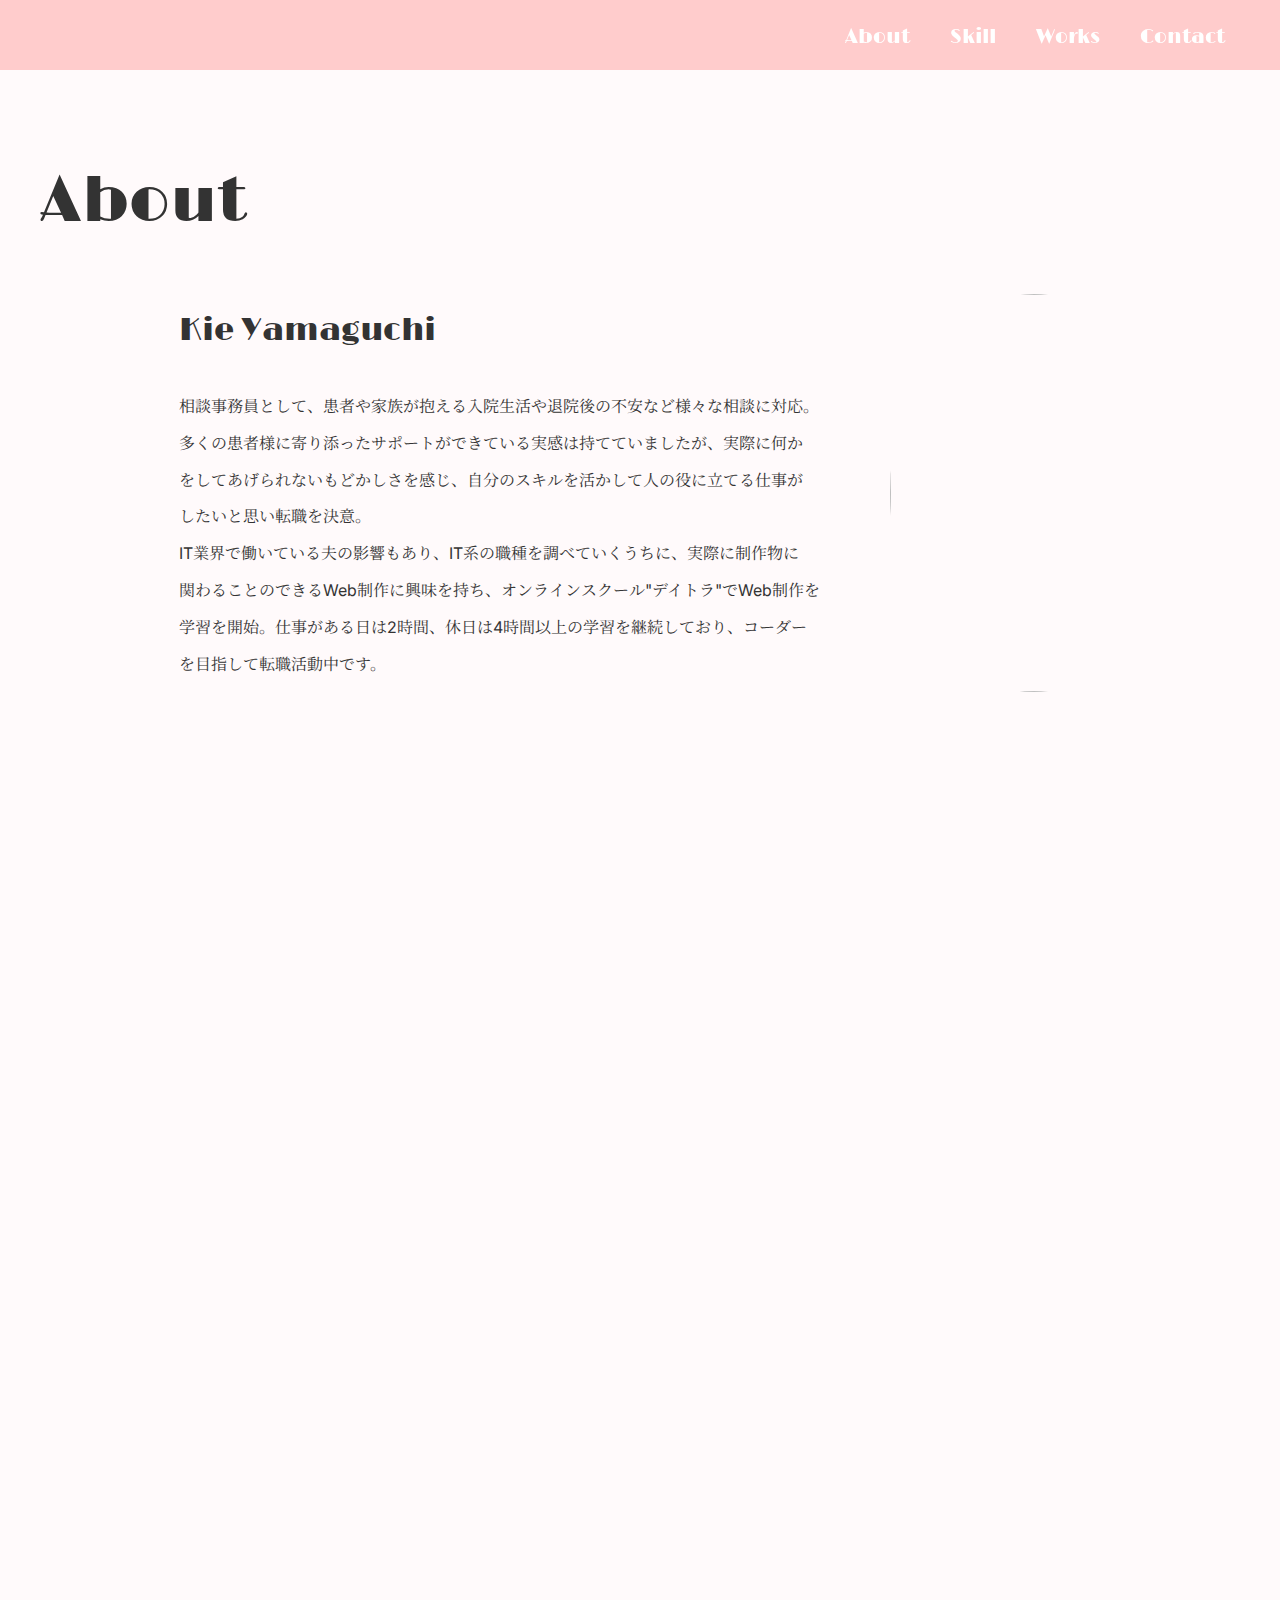
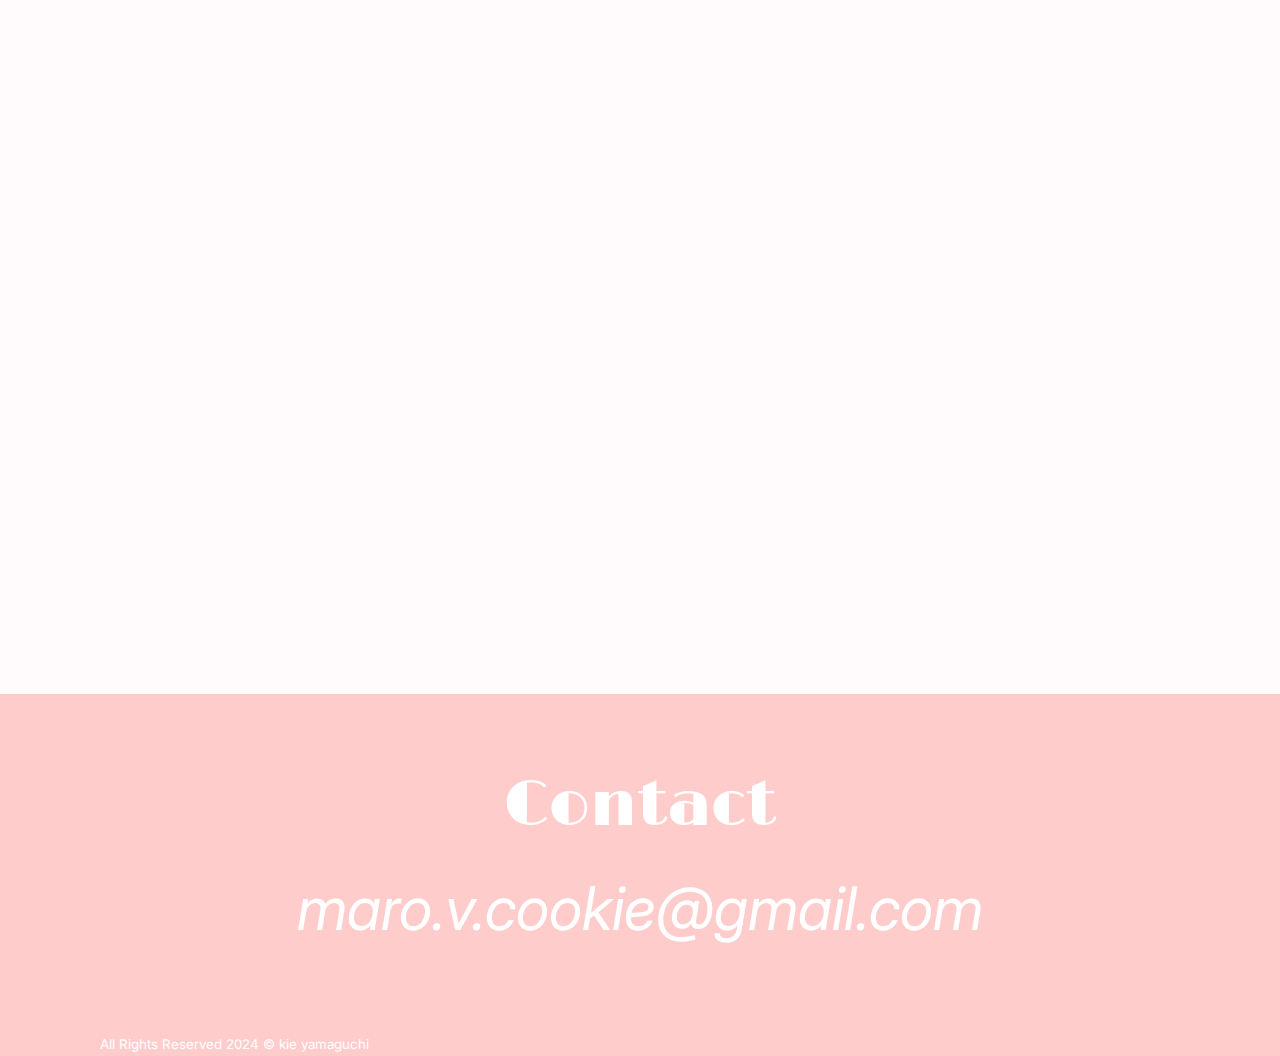
==== commit 88de3ae5: "トップへ戻るボタン完了" ====
--- a/about.html
+++ b/about.html
@@ -170,8 +170,13 @@
 
         <!-- footer -->
         <footer class="footer">
-          <!-- <button type="button" id="js-button-top" class="button-top">TOP</button> -->
-          
+
+        <button
+          type="button"
+          id="js-button-top"
+          class="button-top">TOP
+        </button>
+
           <div id="contact" class="footer__inner">
 
             <div class="footer__contact">
@@ -200,6 +205,8 @@
 
 
 
+  <!-- 先にjQueryを読み込む -->
+  <script src="https://ajax.googleapis.com/ajax/libs/jquery/3.7.1/jquery.min.js"></script>
   <script src="./js/script.js"></script><!--script.jsの読み込み-->
   <script src="https://kit.fontawesome.com/6302c3beff.js" crossorigin="anonymous"></script><!--fontawesomeの読み込み-->
 </body>
--- a/css/style.css
+++ b/css/style.css
@@ -63,13 +63,15 @@
 }
 
 .button-top {
+  display: none;
   position: fixed;
-  right: 10px;
+  right: 25px;
   bottom: 10px;
-  font-size: 20px;
-  line-height: 20px;
+  font-size: 15px;
+  font-weight: bold;
+  line-height: 30px;
   background: #fff;
-  color: #737373;
+  color: #FFCCCC;
   padding: 10px;
   border: solid 1px;
   border-radius: 50%;
@@ -614,6 +616,12 @@
   }
 }
 
+.skill__title {
+  font-size: 22px;
+  font-weight: 600;
+  padding-bottom: 10px;
+}
+
 .skill__text {
   font-size: 14px;
   line-height: 2.2;
@@ -824,12 +832,12 @@
 
 .footer__contact {
   margin-top: 80px;
-  padding: 10px 0;
+  padding: 60px 0;
 }
 @media screen and (min-width: 768px) {
   .footer__contact {
     margin-top: 160px;
-    padding: 20px 0;
+    padding: 80px 0;
   }
 }
 
@@ -847,7 +855,12 @@
   font-size: 30px;
   font-style: italic;
   text-align: center;
-  margin-top: 10px;
+  margin-top: 25px;
+}
+@media screen and (min-width: 375px) {
+  .contact__address {
+    font-size: 40px;
+  }
 }
 @media screen and (min-width: 768px) {
   .contact__address {
